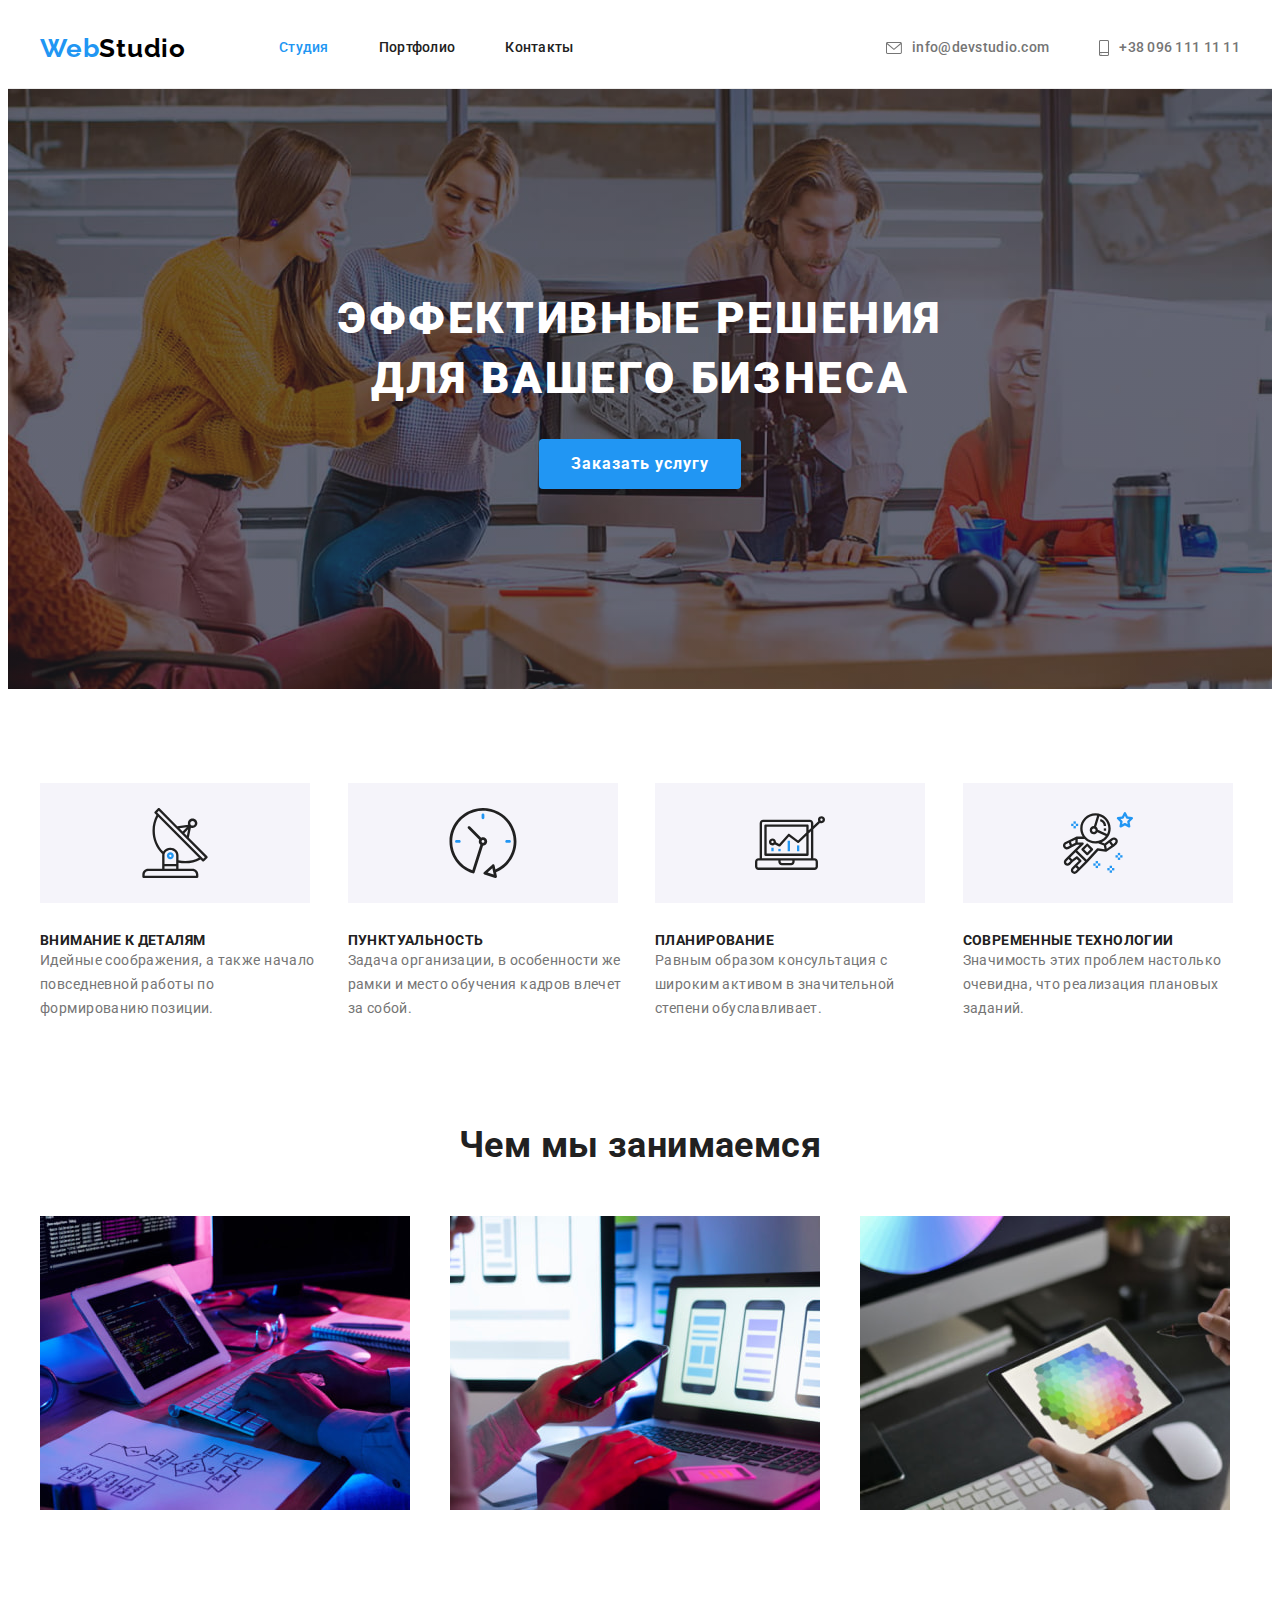
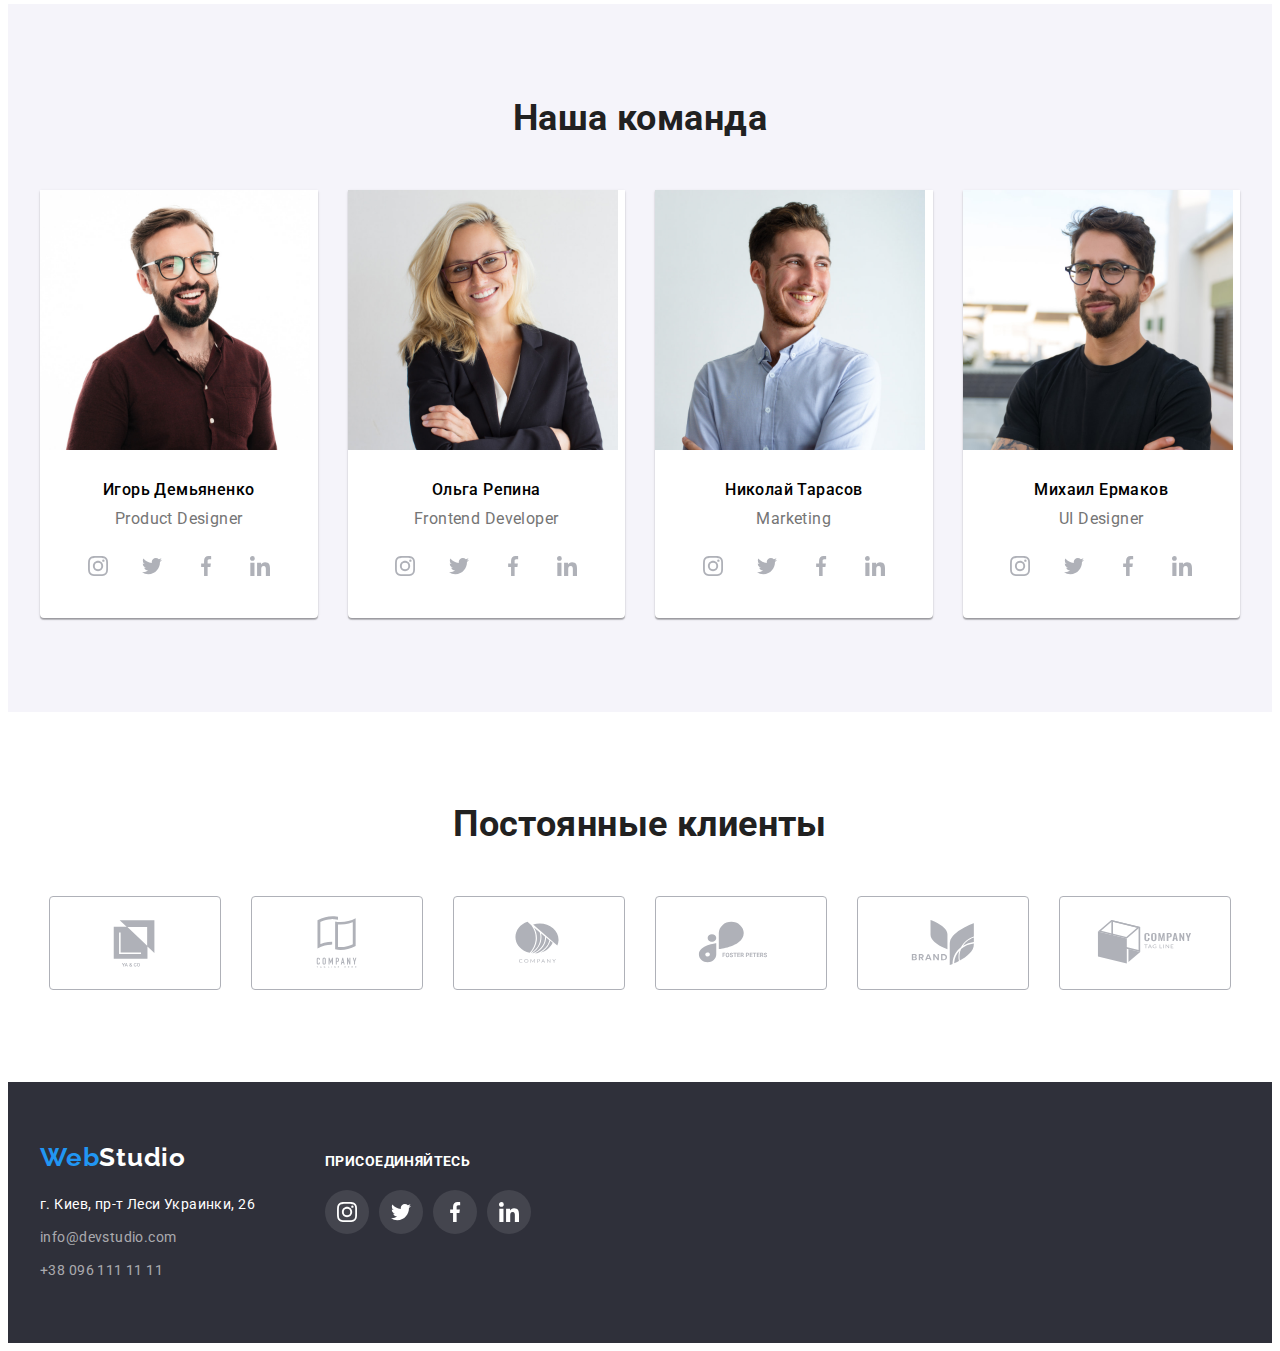
==== index.html @ 4a95376d "Initial commit" ====
<!DOCTYPE html>
<html lang="en">
  <head>
    <meta charset="UTF-8" />
    <meta http-equiv="X-UA-Compatible" content="IE=edge" />
    <meta name="viewport" content="width=device-width, initial-scale=1.0" />
    <title>Web Studio</title>
    <!-- Project fonts -->
    <link rel="preconnect" href="https://fonts.googleapis.com" />
    <link rel="preconnect" href="https://fonts.gstatic.com" crossorigin />
    <link
      href="https://fonts.googleapis.com/css2?family=Raleway:wght@700&family=Roboto:wght@400;500;700;900&display=swap"
      rel="stylesheet"
    />
    <!-- Normalize -->
    <link
      rel="stylesheet"
      href="https://cdnjs.cloudflare.com/ajax/libs/modern-normalize/1.1.0/modern-normalize.min.css"
      integrity="sha512-wpPYUAdjBVSE4KJnH1VR1HeZfpl1ub8YT/NKx4PuQ5NmX2tKuGu6U/JRp5y+Y8XG2tV+wKQpNHVUX03MfMFn9Q=="
      crossorigin="anonymous"
      referrerpolicy="no-referrer"
    />
    <!-- Custom styles -->
    <link rel="stylesheet" href="./css/styles.css" />
  </head>
  <body>
    <!-- Шапка  сайту-->
    <header class="header">
      <div class="container header-container">
        <a href="./index.html" class="logo">Web<span class="logo-black">Studio</span> </a>
        <nav class="navigator">
          <ul class="list navigator-list">
            <li class="navigator-item">
              <a class="navigator-link current" href="./index.html">Студия</a>
            </li>
            <li class="navigator-item">
              <a class="navigator-link" href="./portfolio.html">Портфолио</a>
            </li>
            <li class="navigator-item"><a class="navigator-link" href="#contacts">Контакты</a></li>
          </ul>
        </nav>
        <ul class="list contacts-list">
          <li class="contacts-item">
            <a class="contacts" href="mailto:info@devstudio.com">
              <svg class="contacts-icon" width="16px" height="12px">
                <use href="./images/sprite.svg#icon-envelope "></use>
              </svg>
              info@devstudio.com</a
            >
          </li>
          <li class="contacts-item">
            <a class="contacts" href="tel:380961111111">
              <svg class="contacts-icon" width="10px" height="16px">
                <use href="./images/sprite.svg#icon-smartphone "></use>
              </svg>
              +38 096 111 11 11</a
            >
          </li>
        </ul>
      </div>
    </header>
    <main class="main">
      <!-- Секція "герой" -->
      <section class="hero">
        <div class="container">
          <h1 class="hero-title">Эффективные решения для вашего бизнеса</h1>
          <button class="hero-btn" type="button" name="order">Заказать услугу</button>
        </div>
      </section>
      <!-- Секція "переваги" (назва секції прихована)-->
      <section class="advantage">
        <div class="container">
          <h2 class="section-title invisible">Преимущества</h2>
          <ul class="list adv grid">
            <li class="item grid-item">
              <div class="picture-box">
                <svg class="adv-icon" width="70" height="70">
                  <use href="./images/sprite.svg#icon-antenna"></use>
                </svg>
              </div>
              <h3 class="title">Внимание к деталям</h3>
              <p class="text">
                Идейные соображения, а также начало повседневной работы по формированию позиции.
              </p>
            </li>
            <li class="item grid-item">
              <div class="picture-box">
                <svg class="adv-icon" width="70" height="70">
                  <use href="./images/sprite.svg#icon-clock"></use>
                </svg>
              </div>
              <h3 class="title">Пунктуальность</h3>
              <p class="text">
                Задача организации, в особенности же рамки и место обучения кадров влечет за собой.
              </p>
            </li>
            <li class="item grid-item">
              <div class="picture-box">
                <svg class="adv-icon" width="70" height="70">
                  <use href="./images/sprite.svg#icon-diagram"></use>
                </svg>
              </div>
              <h3 class="title">Планирование</h3>
              <p class="text">
                Равным образом консультация с широким активом в значительной степени обуславливает.
              </p>
            </li>
            <li class="item grid-item">
              <div class="picture-box">
                <svg class="adv-icon" width="70" height="70">
                  <use href="./images/sprite.svg#icon-astronaut"></use>
                </svg>
              </div>
              <h3 class="title">Современные технологии</h3>
              <p class="text">
                Значимость этих проблем настолько очевидна, что реализация плановых заданий.
              </p>
            </li>
          </ul>
        </div>
      </section>
      <!-- Секція "Чим ми займаємось" -->
      <section class="works">
        <div class="container">
          <h2 class="section-title">Чем мы занимаемся</h2>
          <ul class="list work grid">
            <li class="grid-item">
              <img src="./images/work/img1.jpg" alt="Web development" width="370" />
            </li>
            <li class="grid-item">
              <img src="./images/work/img2.jpg" alt="Mobile applications" width="370" />
            </li>
            <li class="grid-item"><img src="./images/work/img3.jpg" alt="Design" width="370" /></li>
          </ul>
        </div>
      </section>
      <!-- Секція "команда" -->
      <section class="comand">
        <div class="container">
          <h2 class="section-title">Наша команда</h2>
          <ul class="list ccards grid">
            <li class="ccard grid-item">
              <img src="./images/comand/img1.jpg" alt="photo by Igor Demyanenko" width="270" />
              <div class="person">
                <h3 class="name">Игорь Демьяненко</h3>
                <p class="prof" lang="en">Product Designer</p>
                <ul class="social list">
                  <li class="social-item">
                    <a
                      class="social-link"
                      href=""
                      target="_blank"
                      rel="noopener noreferrer"
                      aria-label="Instagram"
                    >
                      <svg class="social-icon" width="20" height="20">
                        <use href="./images/sprite.svg#icon-instagram"></use>
                      </svg>
                    </a>
                  </li>
                  <li class="social-item">
                    <a
                      class="social-link"
                      href=""
                      target="_blank"
                      rel="noopener noreferrer"
                      aria-label="twitter"
                    >
                      <svg class="social-icon" width="20" height="20">
                        <use href="./images/sprite.svg#icon-twitter"></use>
                      </svg>
                    </a>
                  </li>
                  <li class="social-item">
                    <a
                      class="social-link"
                      href=""
                      target="_blank"
                      rel="noopener noreferrer"
                      aria-label="facebook"
                    >
                      <svg class="social-icon" width="20" height="20">
                        <use href="./images/sprite.svg#icon-facebook"></use>
                      </svg>
                    </a>
                  </li>
                  <li class="social-item">
                    <a
                      class="social-link"
                      href=""
                      target="_blank"
                      rel="noopener noreferrer"
                      aria-label="linkedin"
                    >
                      <svg class="social-icon" width="20" height="20">
                        <use href="./images/sprite.svg#icon-linkedin"></use>
                      </svg>
                    </a>
                  </li>
                </ul>
              </div>
            </li>
            <li class="ccard grid-item">
              <img src="./images/comand/img2.jpg" alt="photo by Olga Repina" width="270" />
              <div class="person">
                <h3 class="name">Ольга Репина</h3>
                <p class="prof" lang="en">Frontend Developer</p>
                <ul class="social list">
                  <li class="social-item">
                    <a
                      class="social-link"
                      href=""
                      target="_blank"
                      rel="noopener noreferrer"
                      aria-label="Instagram"
                    >
                      <svg class="social-icon" width="20" height="20">
                        <use href="./images/sprite.svg#icon-instagram"></use>
                      </svg>
                    </a>
                  </li>
                  <li class="social-item">
                    <a
                      class="social-link"
                      href=""
                      target="_blank"
                      rel="noopener noreferrer"
                      aria-label="twitter"
                    >
                      <svg class="social-icon" width="20" height="20">
                        <use href="./images/sprite.svg#icon-twitter"></use>
                      </svg>
                    </a>
                  </li>
                  <li class="social-item">
                    <a
                      class="social-link"
                      href=""
                      target="_blank"
                      rel="noopener noreferrer"
                      aria-label="facebook"
                    >
                      <svg class="social-icon" width="20" height="20">
                        <use href="./images/sprite.svg#icon-facebook"></use>
                      </svg>
                    </a>
                  </li>
                  <li class="social-item">
                    <a
                      class="social-link"
                      href=""
                      target="_blank"
                      rel="noopener noreferrer"
                      aria-label="linkedin"
                    >
                      <svg class="social-icon" width="20" height="20">
                        <use href="./images/sprite.svg#icon-linkedin"></use>
                      </svg>
                    </a>
                  </li>
                </ul>
              </div>
            </li>
            <li class="ccard grid-item">
              <img src="./images/comand/img3.jpg" alt="photo by Nikolai Tarasov" width="270" />
              <div class="person">
                <h3 class="name">Николай Тарасов</h3>
                <p class="prof" lang="en">Marketing</p>
                <ul class="social list">
                  <li class="social-item">
                    <a
                      class="social-link"
                      href=""
                      target="_blank"
                      rel="noopener noreferrer"
                      aria-label="Instagram"
                    >
                      <svg class="social-icon" width="20" height="20">
                        <use href="./images/sprite.svg#icon-instagram"></use>
                      </svg>
                    </a>
                  </li>
                  <li class="social-item">
                    <a
                      class="social-link"
                      href=""
                      target="_blank"
                      rel="noopener noreferrer"
                      aria-label="twitter"
                    >
                      <svg class="social-icon" width="20" height="20">
                        <use href="./images/sprite.svg#icon-twitter"></use>
                      </svg>
                    </a>
                  </li>
                  <li class="social-item">
                    <a
                      class="social-link"
                      href=""
                      target="_blank"
                      rel="noopener noreferrer"
                      aria-label="facebook"
                    >
                      <svg class="social-icon" width="20" height="20">
                        <use href="./images/sprite.svg#icon-facebook"></use>
                      </svg>
                    </a>
                  </li>
                  <li class="social-item">
                    <a
                      class="social-link"
                      href=""
                      target="_blank"
                      rel="noopener noreferrer"
                      aria-label="linkedin"
                    >
                      <svg class="social-icon" width="20" height="20">
                        <use href="./images/sprite.svg#icon-linkedin"></use>
                      </svg>
                    </a>
                  </li>
                </ul>
              </div>
            </li>
            <li class="ccard grid-item">
              <img src="./images/comand/img4.jpg" alt="photo by Mikhail Ermakov" width="270" />
              <div class="person">
                <h3 class="name">Михаил Ермаков</h3>
                <p class="prof" lang="en">UI Designer</p>
                <ul class="social list">
                  <li class="social-item">
                    <a
                      class="social-link"
                      href=""
                      target="_blank"
                      rel="noopener noreferrer"
                      aria-label="Instagram"
                    >
                      <svg class="social-icon" width="20" height="20">
                        <use href="./images/sprite.svg#icon-instagram"></use>
                      </svg>
                    </a>
                  </li>
                  <li class="social-item">
                    <a
                      class="social-link"
                      href=""
                      target="_blank"
                      rel="noopener noreferrer"
                      aria-label="twitter"
                    >
                      <svg class="social-icon" width="20" height="20">
                        <use href="./images/sprite.svg#icon-twitter"></use>
                      </svg>
                    </a>
                  </li>
                  <li class="social-item">
                    <a
                      class="social-link"
                      href=""
                      target="_blank"
                      rel="noopener noreferrer"
                      aria-label="facebook"
                    >
                      <svg class="social-icon" width="20" height="20">
                        <use href="./images/sprite.svg#icon-facebook"></use>
                      </svg>
                    </a>
                  </li>
                  <li class="social-item">
                    <a
                      class="social-link"
                      href=""
                      target="_blank"
                      rel="noopener noreferrer"
                      aria-label="linkedin"
                    >
                      <svg class="social-icon" width="20" height="20">
                        <use href="./images/sprite.svg#icon-linkedin"></use>
                      </svg>
                    </a>
                  </li>
                </ul>
              </div>
            </li>
          </ul>
        </div>
      </section>
      <!-- Секція "Постійні клієнти" -->
      <section class="clients">
        <div class="container">
          <h2 class="section-title">Постоянные клиенты</h2>
          <ul class="list">
            <li class="item">
              <a class="link" href="">
                <svg class="clients-icon" width="106" height="60">
                  <use href="./images/sprite.svg#icon-logo1"></use>
                </svg>
              </a>
            </li>
            <li class="item">
              <a class="link" href="">
                <svg class="clients-icon" width="106" height="60">
                  <use href="./images/sprite.svg#icon-logo2"></use>
                </svg>
              </a>
            </li>
            <li class="item">
              <a class="link" href="">
                <svg class="clients-icon" width="106" height="60">
                  <use href="./images/sprite.svg#icon-logo3"></use>
                </svg>
              </a>
            </li>
            <li class="item">
              <a class="link" href="">
                <svg class="clients-icon" width="106" height="60">
                  <use href="./images/sprite.svg#icon-logo4"></use>
                </svg>
              </a>
            </li>
            <li class="item">
              <a class="link" href="">
                <svg class="clients-icon" width="106" height="60">
                  <use href="./images/sprite.svg#icon-logo5"></use>
                </svg>
              </a>
            </li>
            <li class="item">
              <a class="link" href="">
                <svg class="clients-icon" width="106" height="60">
                  <use href="./images/sprite.svg#icon-logo6"></use>
                </svg>
              </a>
            </li>
          </ul>
        </div>
      </section>
    </main>
    <!-- Підвал сайту -->
    <footer class="footer">
      <div class="container">
        <div class="address-container">
          <a class="logo" href="./index.html">Web<span class="logo-white">Studio</span> </a>
          <address class="address" id="contacts">
            <ul class="list ads">
              <li class="item">
                <a
                  class="map"
                  href="//goo.gl/maps/XvVAJL7zwZZcy64VA"
                  target="_blank"
                  rel="noopener noreferrer"
                  >г. Киев, пр-т Леси Украинки, 26</a
                >
              </li>
              <li class="item">
                <a class="mail" href="mailto:info@devstudio.com">info@devstudio.com</a>
              </li>
              <li class="item">
                <a class="tel" href="tel:380961111111">+38 096 111 11 11</a>
              </li>
            </ul>
          </address>
        </div>
        <div class="call">
          <h3 class="call-title">Присоединяйтесь</h3>
          <ul class="list">
            <li class="item">
              <a
                class="call-link"
                href=""
                target="_blank"
                rel="noopener noreferrer"
                aria-label="Instagram"
              >
                <svg class="call-icon" width="20" height="20">
                  <use href="./images/sprite.svg#icon-instagram"></use>
                </svg>
              </a>
            </li>
            <li class="item">
              <a
                class="call-link"
                href=""
                target="_blank"
                rel="noopener noreferrer"
                aria-label="twitter"
              >
                <svg class="call-icon" width="20" height="20">
                  <use href="./images/sprite.svg#icon-twitter"></use>
                </svg>
              </a>
            </li>
            <li class="item">
              <a
                class="call-link"
                href=""
                target="_blank"
                rel="noopener noreferrer"
                aria-label="facebook"
              >
                <svg class="call-icon" width="20" height="20">
                  <use href="./images/sprite.svg#icon-facebook"></use>
                </svg>
              </a>
            </li>
            <li class="item">
              <a
                class="call-link"
                href=""
                target="_blank"
                rel="noopener noreferrer"
                aria-label="linkedin"
              >
                <svg class="call-icon" width="20" height="20">
                  <use href="./images/sprite.svg#icon-linkedin"></use>
                </svg>
              </a>
            </li>
          </ul>
        </div>
      </div>
    </footer>
  </body>
</html>
---- css/styles.css ----
:root {
    /*    Шрифти    */
    --primary-font: 'Roboto',  sans-serif;
    --secondary-font: 'Raleway', sans-serif;
    /*    Колір тексту    */
    --primary-text-color: #212121;
    --secondary-text-color: #757575;
    --third-text-color: #FFFFFF;
    --accent-color: #2196f3;
    /*    Колір фону    */
    --primary-bg-color: #FFFFFF;
    --secondary-bg-color: #F5F4FA;
    /*    Сітка    */
    --items: 2;
    --indent: 30px;
}

body {
    background-color:var(--primary-bg-color);
    font-family: var(--primary-font);
    font-size: 14px;
    line-height: 1.17;
    letter-spacing: 0.03em;
 }
 h1, h2, h3, h4, h5, h6, p{
     margin: 0;
 }
 img{
     display: block;
    max-width: 100%;
    height: auto;
 }
 html{
     scroll-behavior: smooth;
 }

.container{
    /* outline: 1px solid red; */
    width: 1200px;
    padding-left: 15px;
    padding-right: 15px;
    margin-left: auto;
    margin-right: auto;
}
.list{ 
    list-style: none;
    padding: 0;
    margin: 0;
}
.grid{
    display: flex;
    flex-wrap: wrap;
    gap: var(--indent);
}
.grid-item {
    flex-basis: calc((100% - (var(--items) - 1) * var(--indent)) / var(--items));
} 

/* ============================== */
/*          H e a d e r           */
/* ============================== */

.header {
    background: var(--primary-bg-color);
    border-bottom: 1px solid #ECECEC;
}

.header-container{
    display: flex;
    align-items: center;
}
/* логотип */
.logo {
    color: var(--accent-color);
    font-family: var(--secondary-font);
    font-weight: 700;
    font-size: 26px;
    line-height: 1.19;
    letter-spacing: 0.03em;
    text-decoration: none;
}
.header .logo{
    margin-right: 93px;
}
.logo-black {
    color: black;
}
.logo-white {
    color: white;
}

/* меню навігатора */
.navigator-list{
    display: flex;
    align-items: center;
}
.navigator-item {
    margin-right: 50px;
}
.navigator-item:last-child{
    margin: 0;
}
.navigator-link {
    display: block;
    padding-top: 32px;
    padding-bottom: 32px;

    color: var(--primary-text-color);
    /* font-family: var(--primary-font); */
    font-weight: 500;
    line-height: 1.14;
    letter-spacing: 0.02em;
    text-decoration: none;
}
.navigator-link:hover,
.navigator-link:focus,
.current {
    color: var(--accent-color);
}

/* контакти */
.contacts-list {
    display: flex;
    margin-left: auto;
    align-items: center;
}
.contacts {
    display: flex;
    align-items: center;
    justify-content: space-between;
    padding-top: 32px;
    padding-bottom: 32px;


    font-weight: 500;
    line-height: 1.14;
    letter-spacing: 0.02em;
    list-style: none;
    text-decoration: none;
    color: var(--secondary-text-color);
}
.contacts:hover,
.contacts:focus {
    color: var(--accent-color);
}
.contacts-item:first-child{
    margin-right: 50px;
}
.contacts-icon{
    fill: currentColor;
    margin-right: 10px;

}

/* ============================== */
/*            M a i n             */ 
/* ============================== */

/* Секція "герой" */
.hero { 
    max-width: 1600px;
    margin-left: auto;
    margin-right: auto;
    padding-top: 200px;
    padding-bottom: 200px;
    text-align: center;
    background-color: #2F303A;
    background-image: linear-gradient(to bottom, rgba(47, 48, 58, 0.4), rgba(47, 48, 58, 0.4)), url('../images/bg/hero.jpg');
    background-repeat: no-repeat;
    background-position: center;
    background-size: cover;
    }
.hero-title { 
    margin-right: auto;
    margin-left: auto;
    width: 696px;
    margin-bottom: 30px;

    font-weight: 900;
    font-size: 44px;
    line-height: 1.36;
    text-align: center;
    letter-spacing: 0.06em;
    text-transform: uppercase;
    color: var(--third-text-color);
}
.hero-btn {
    display: inline-block;
    min-width: 200px;
    border-radius: 4px;
    padding: 10px 32px;
    border: none;

    font-family:inherit;
    font-weight: 700;
    font-size: 16px;
    line-height: 1.88;
    letter-spacing: 0.06em;
    cursor: pointer;
    background-color: var(--accent-color);
    color: var(--third-text-color);
    box-shadow: 0px 4px 4px rgba(0, 0, 0, 0.15);
}


/* Назви секцій  */
.section-title {
    font-weight: 700;
    font-size: 36px;
    line-height: 1.16;
    text-align: center;
    color: var(--primary-text-color);
}

/* Секція "Переваги" */
.advantage {
    padding-top: 94px;
    padding-bottom: 94px;
}
.invisible {
    position: absolute;
    white-space: nowrap;
    width: 1px;
    height: 1px;
    overflow: hidden;
    border: 0;
    padding: 0;
    clip: rect(0 0 0 0);
    clip-path: inset(50%);
    margin: -1px;
}
.picture-box{
    display: flex;
    align-items: center;
    justify-content: center;
    background-color: #F5F4FA;
    width: 270px;
    height: 120px;
    margin-bottom: 30px;
}
.adv-icon{
    fill: var(--primary-text-color);
    --color2: var(--accent-color);
}
.adv,
.work,
.ccards {
    display: flex;
    align-items: center;
    justify-content: space-between;
}
.adv .item{
    --items:4;
    width: 270px;
}
.adv .item{
margin-bottom: 10px;
color: var(--primary-text-color);
}
.adv .title, 
.call-title{ 
    font-weight: 700;
    font-size: 14px;
    line-height: 1.14;
    text-transform: uppercase; 
} 

.adv .text {
    line-height: 1.71;
    color:var(--secondary-text-color);
}

/* Секція "Чим ми займаємось" */
.works{
    padding-bottom: 94px;
}
.work .grid-item{
    --items:3;
}
.works .section-title,
.comand .section-title,
.clients .section-title {
    margin-bottom: 50px;
}

/* Секція "Команда" */
.comand {
    padding-top: 94px;
    padding-bottom: 94px;
    background: var(--secondary-bg-color);
}
.ccard{
    --items:4;
    background: var(--primary-bg-color);
    box-shadow: 0px 1px 3px rgba(0, 0, 0, 0.12),
    0px 1px 1px rgba(0, 0, 0, 0.14),
    0px 2px 1px rgba(0, 0, 0, 0.2);
    border-radius: 0px 0px 4px 4px;
}
.person{
    padding-top: 30px;
    padding-bottom: 30px;
}
.name {
    margin-bottom: 10px;
    font-weight: 500;
    font-size: 16px;
    line-height: 1.19;
    text-align: center;
}
.prof {
    margin-bottom: 16px;
    font-size: 16px;
    line-height: 1.19;
    text-align: center;    
    color: var(--secondary-text-color);
}
/* Секція "Команда" - Соц.мережі */
.social {
    display: flex;
    align-items: center;
    justify-content: center;
}

.social-link {
    display: flex;
    align-items: center;
    justify-content: center;
    width: 44px;
    height: 44px;
    border-radius: 50%;
    background-color: var(--primary-bg-color);
}

.social-link:hover,
.social-link:focus {
    background-color: var(--accent-color);
}

.social-link:hover .social-icon,
.social-link:focus .social-icon {
    fill: var(--third-text-color);
}

.social-item {
    margin-right: 10px;
}

.social-item:last-child {
    margin-right: 0;
}

.social-icon {
    fill: #AFB1B8;
}

/* Секція "Постійні клієнти" */
.clients{
    padding-top: 92px;
    padding-bottom: 92px;
}
.clients .list{
    display: flex;
    align-items: center;
    justify-content: center;
}
.clients .item {
    margin-right: 30px;
}

.clients .item:last-child {
    margin-right: 0;
}
.clients .link{
    display: flex;
    align-items: center;
    justify-content: center;
    width: 170px;
    height: 92px;

    border: 1px solid #AFB1B8;
    border-radius: 4px;
}
.clients .link:hover,
.clients .link:focus{
    border-color: var(--accent-color);
}
.clients .link:hover .clients-icon,
.clients .link:focus .clients-icon{
    fill: var(--accent-color);
}

.clients-icon{
    fill: #AFB1B8;
}
/* ============================== */
/*         F o o t e r            */
/* ============================== */

.footer {
    display: flex;
    align-items:center;
    justify-content: center;
    flex-wrap: wrap;
    
    padding-top: 60px;
    padding-bottom: 60px;

    background: #2F303A;
}
.footer .container {
    display: flex;
    align-items: baseline;
}
.address-container{
    margin-right: 70px;
}
.footer .logo{
    display: inline-block;
    margin-bottom: 20px;
}
.address {
    line-height: 1.71;
    font-style: normal;
}
.ads .item{
    display: block;
    margin-bottom: 9px;
}
.ads .item:last-child{
    margin-bottom: 0;
}
.map {
    text-decoration: none;
    color:var(--third-text-color);
}
.mail, .tel{
    text-decoration: none;
    color: rgba(255, 255, 255, 0.6);
}

/*  Присоединяйтесь */

.call .list{
    display: flex;
    align-items: center;
    justify-content: center;
}
.call-title{
    margin-bottom: 20px;
    color: var(--third-text-color);
}
.call-link {
    display: flex;
    align-items: center;
    justify-content: center;
    width: 44px;
    height: 44px;
    border-radius: 50%;
    background-color: rgb(255, 255, 255, 0.1);
}
.call-link:hover,
.call-link:focus {
    background-color: var(--accent-color);
}
.call-link:hover .call-icon,
.call-link:focus .call-icon {
    fill: var(--third-text-color);
}
.call .item {
    margin-right: 10px; 
}
.call .item:last-child {
    margin-right: 0;
}
.call-icon {
    fill: var(--third-text-color);
}



/* ============================== */
/*      P o r t f o l i o         */
/* ============================== */

.portfolio {
    padding-top: 94px;
    padding-bottom: 94px;
}

/* Портфолио - кнопки */
.button{
    display: flex;
    align-items: center;
    justify-content: center;
    margin-bottom: 50px;
}
.button .item{
    margin-right: 8px;
}
.button .item:last-child{
    margin-right: 0;
}
.btn {
    padding: 6px 22px;
    border: none;

    font-family: inherit;
    font-weight: 500;
    font-size: 16px;
    line-height: 1.86;
    text-align: center;
    color: var(--primary-text-color);
    background-color: var(--secondary-bg-color);
    border-radius: 4px;
    
}
.btn:hover, 
.btn:focus {
    color: var(--third-text-color);
    background-color: var(--accent-color);
    box-shadow: 0px 3px 1px rgba(0, 0, 0, 0.1),
    0px 1px 2px rgba(0, 0, 0, 0.08),
    0px 2px 2px rgba(0, 0, 0, 0.12);
    border-radius: 4px;
    cursor:pointer;
}
.btn.current {
    color: var(--third-text-color);
    background-color: var(--accent-color);
}

/* Портфоліо - картки */
.cards{
    --items: 3;    
}
.cards .item{
    background: var(--primary-bg-color);    
}
/* .cards .item:nth-child(-n+6){
    margin-bottom: 30px;
} */
.text-bloc{
    padding: 20px 24px;
    border: 1px solid  #EEEEEE;
    border-top: 0; 
}
.card {
    text-decoration: none;
}
.portfolio .card:hover{
    display: block;
    box-shadow: 0px 4px 4px 0px rgba(0, 0, 0, 0.25);
}
.card-title{
    margin-bottom: 4px;

    font-weight: 700;
    font-size: 18px;
    line-height: 2;
    letter-spacing: 0.06em;
    color: var(--primary-text-color)
}
.card-type{
    font-size: 16px;
    line-height: 1.88;
    color: var(--secondary-text-color);
}
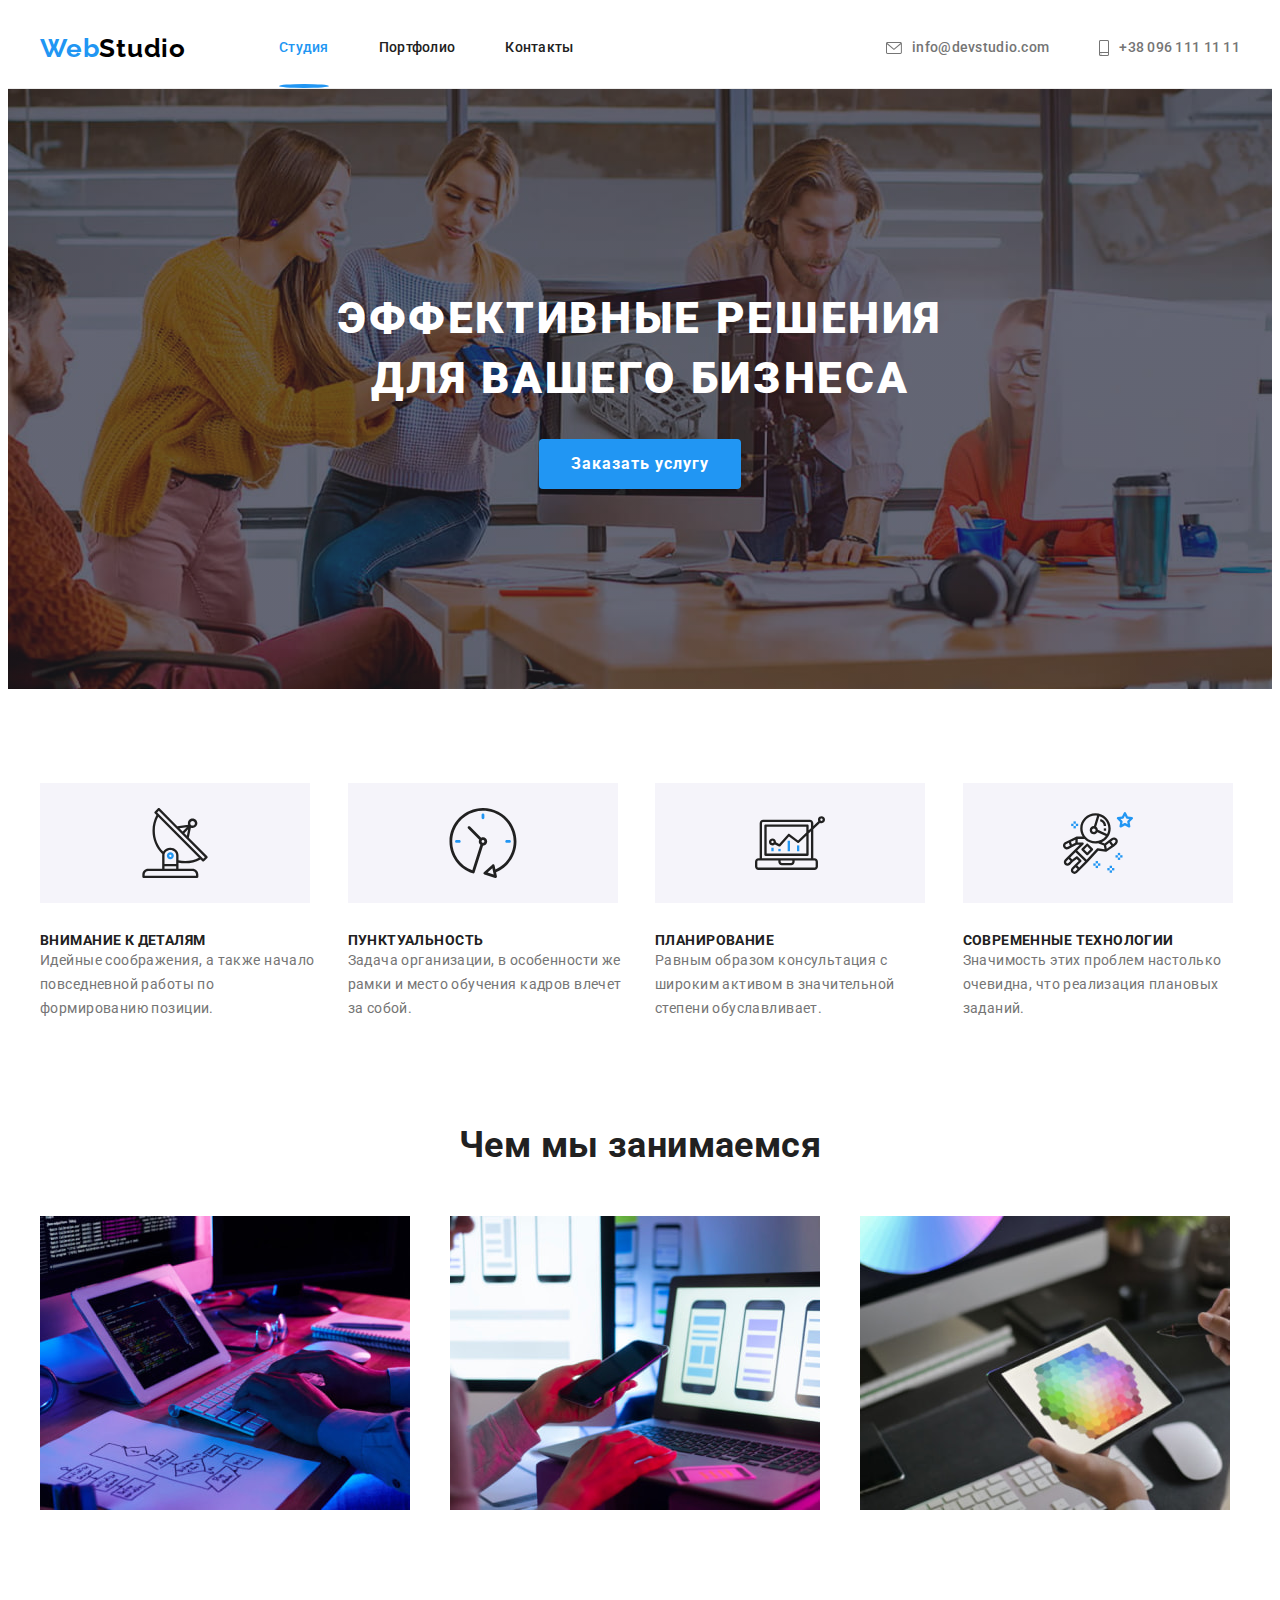
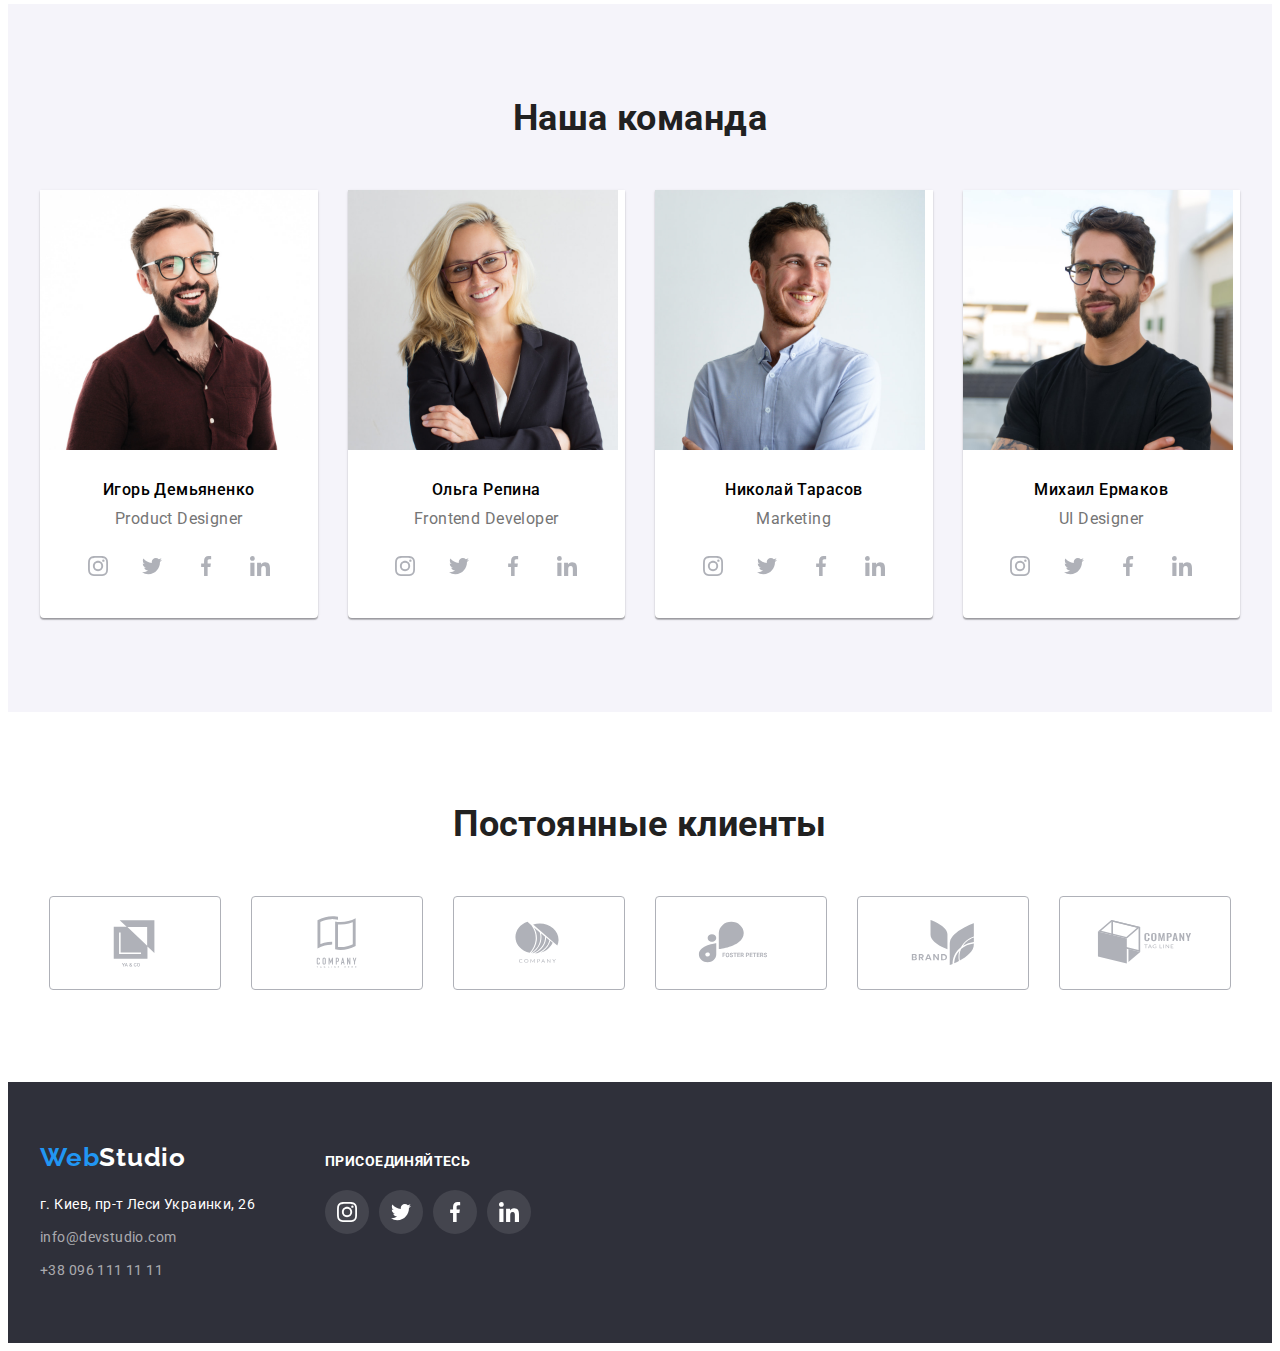
==== commit 26bcfc94: "add decoration line" ====
--- a/index.html
+++ b/index.html
@@ -29,14 +29,14 @@
       <div class="container header-container">
         <a href="./index.html" class="logo">Web<span class="logo-black">Studio</span> </a>
         <nav class="navigator">
-          <ul class="list navigator-list">
-            <li class="navigator-item">
-              <a class="navigator-link current" href="./index.html">Студия</a>
-            </li>
-            <li class="navigator-item">
-              <a class="navigator-link" href="./portfolio.html">Портфолио</a>
-            </li>
-            <li class="navigator-item"><a class="navigator-link" href="#contacts">Контакты</a></li>
+          <ul class="list">
+            <li class="item item-current">
+              <a class="link current" href="./index.html">Студия</a>
+            </li>
+            <li class="item">
+              <a class="link" href="./portfolio.html">Портфолио</a>
+            </li>
+            <li class="item"><a class="link" href="#contacts">Контакты</a></li>
           </ul>
         </nav>
         <ul class="list contacts-list">
--- a/css/styles.css
+++ b/css/styles.css
@@ -90,17 +90,20 @@
 }
 
 /* меню навігатора */
-.navigator-list{
-    display: flex;
-    align-items: center;
-}
-.navigator-item {
+.navigator .list{
+    display: flex;
+    align-items: center;
+}
+.navigator .item {
     margin-right: 50px;
 }
-.navigator-item:last-child{
+.navigator .item:last-child{
     margin: 0;
 }
-.navigator-link {
+.item-current {
+    position: relative;
+}
+.navigator .link {
     display: block;
     padding-top: 32px;
     padding-bottom: 32px;
@@ -112,10 +115,21 @@
     letter-spacing: 0.02em;
     text-decoration: none;
 }
-.navigator-link:hover,
-.navigator-link:focus,
-.current {
+.navigator .link:hover,
+.navigator .link:focus,
+.navigator .current {
     color: var(--accent-color);
+}
+.navigator .current::after {
+    content: "";
+    position: absolute;
+    bottom:0%;
+    left:0%;
+    
+    width: 100%;
+    height: 4px;
+    border-radius: 50%;
+    background-color: var(--accent-color);
 }
 
 /* контакти */
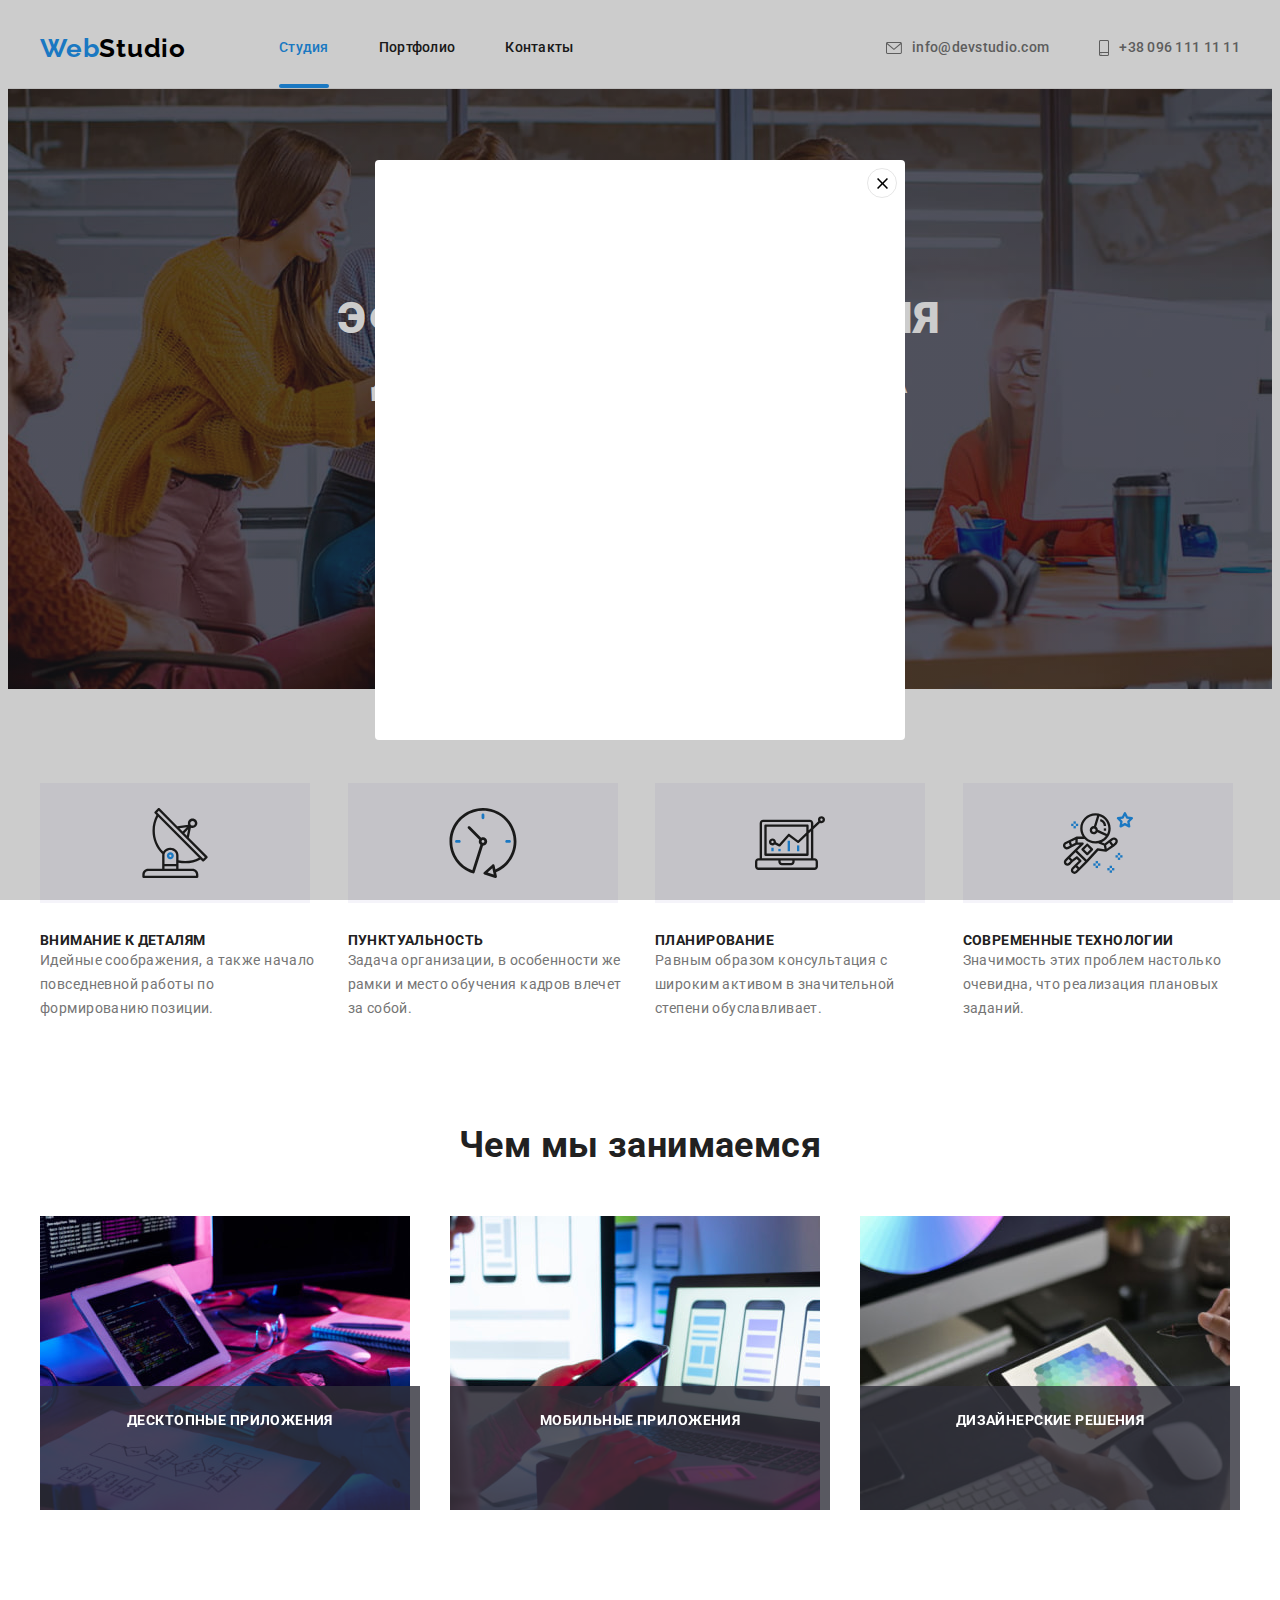
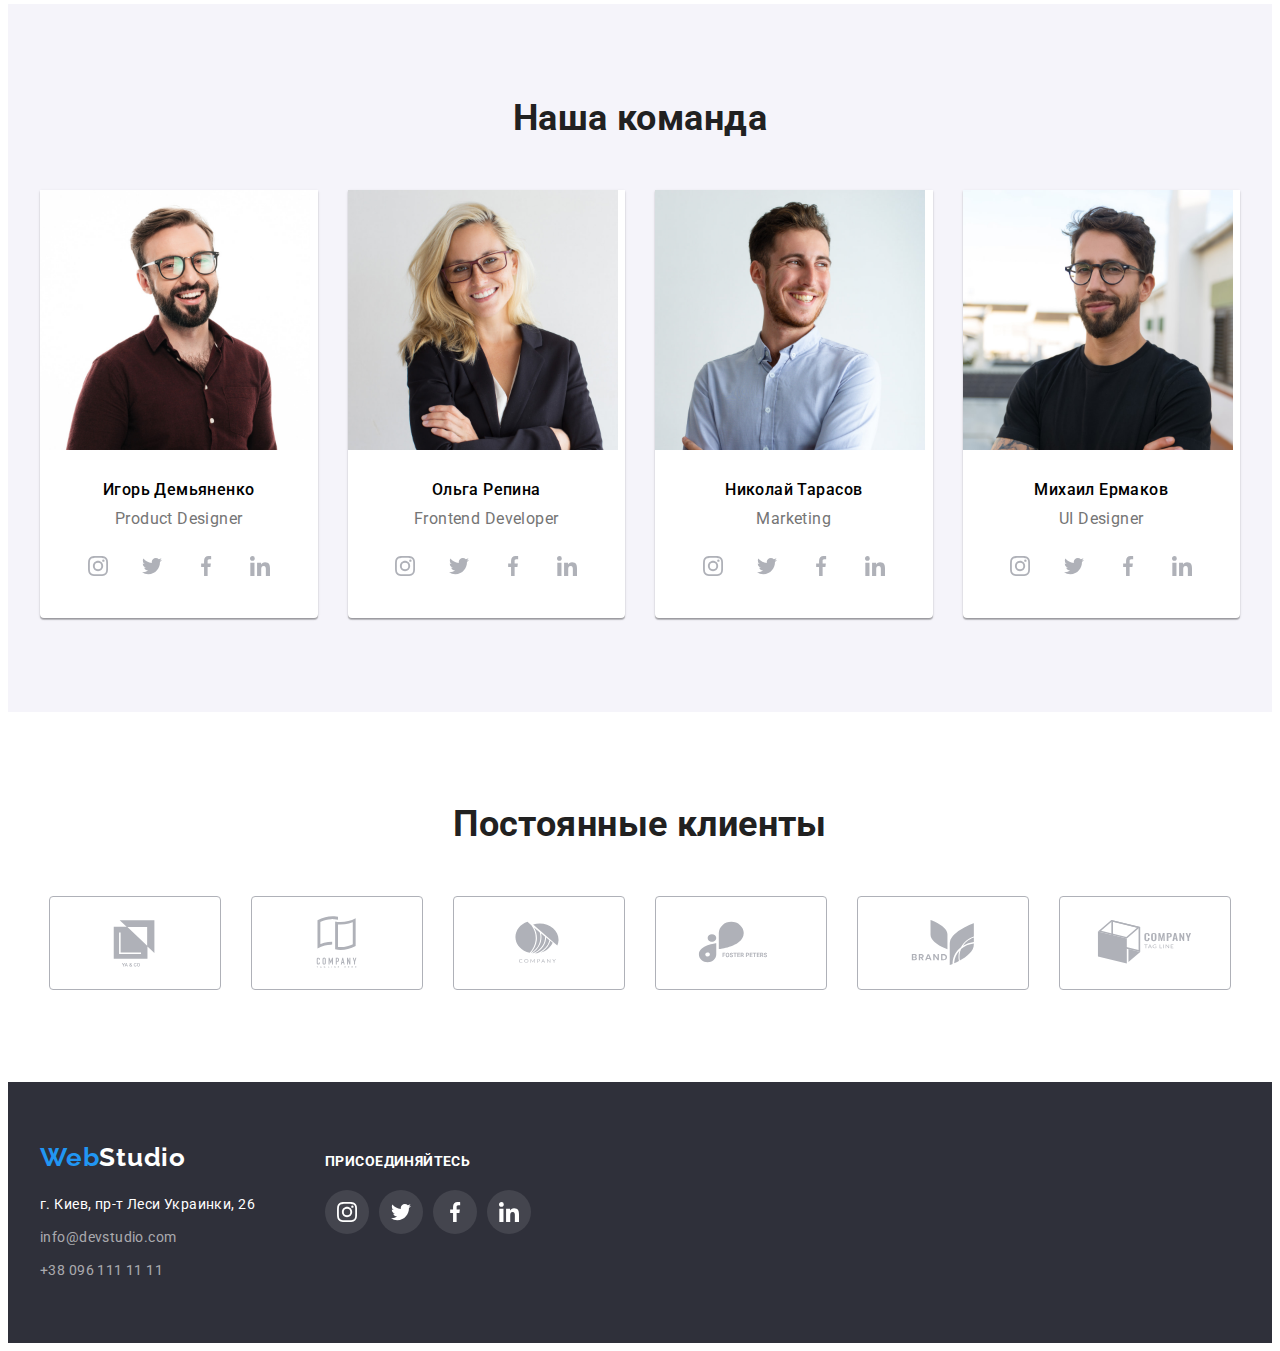
==== commit 18dc79ac: "add animation" ====
--- a/index.html
+++ b/index.html
@@ -30,13 +30,14 @@
         <a href="./index.html" class="logo">Web<span class="logo-black">Studio</span> </a>
         <nav class="navigator">
           <ul class="list">
-            <li class="item item-current">
+            <li class="item">
               <a class="link current" href="./index.html">Студия</a>
             </li>
             <li class="item">
               <a class="link" href="./portfolio.html">Портфолио</a>
             </li>
-            <li class="item"><a class="link" href="#contacts">Контакты</a></li>
+            <li class="item">
+              <a class="link" href="#contacts">Контакты</a></li>
           </ul>
         </nav>
         <ul class="list contacts-list">
@@ -64,7 +65,19 @@
       <section class="hero">
         <div class="container">
           <h1 class="hero-title">Эффективные решения для вашего бизнеса</h1>
-          <button class="hero-btn" type="button" name="order">Заказать услугу</button>
+          <button class="hero-btn" type="button" name="order" data-modal-open>
+            Заказать услугу
+          </button>
+          <div class="backdrop" data-modal>
+            <div class="modal">
+              <button class="modal-btn" data-modal-close>
+                <svg class="modbtn" width="11px" height="11px">
+                  <use href="./images/sprite.svg#icon-vector"></use>
+                </svg>
+              </button>
+            </div>
+            <!-- <div class="modal-form"></div> -->
+          </div>
         </div>
       </section>
       <!-- Секція "переваги" (назва секції прихована)-->
@@ -125,12 +138,17 @@
           <h2 class="section-title">Чем мы занимаемся</h2>
           <ul class="list work grid">
             <li class="grid-item">
-              <img src="./images/work/img1.jpg" alt="Web development" width="370" />
+              <img class="pic" src="./images/work/img1.jpg" alt="Web development" width="370" />
+              <p class="title">десктопные приложения</p>
             </li>
             <li class="grid-item">
               <img src="./images/work/img2.jpg" alt="Mobile applications" width="370" />
-            </li>
-            <li class="grid-item"><img src="./images/work/img3.jpg" alt="Design" width="370" /></li>
+              <p class="title">мобильные приложения</p>
+            </li>
+            <li class="grid-item">
+              <img src="./images/work/img3.jpg" alt="Design" width="370" />
+              <p class="title">дизайнерские решения</p>
+            </li>
           </ul>
         </div>
       </section>
@@ -521,5 +539,6 @@
         </div>
       </div>
     </footer>
+    <script src="./js/modal.js"></script>
   </body>
 </html>
--- a/css/styles.css
+++ b/css/styles.css
@@ -13,6 +13,8 @@
     /*    Сітка    */
     --items: 2;
     --indent: 30px;
+    /*  Час затримки анімації*/
+    --timing-function: cubic-bezier(0.4, 0, 0.2, 1);
 }
 
 body {
@@ -93,6 +95,7 @@
 .navigator .list{
     display: flex;
     align-items: center;
+    justify-content: center;
 }
 .navigator .item {
     margin-right: 50px;
@@ -100,20 +103,19 @@
 .navigator .item:last-child{
     margin: 0;
 }
-.item-current {
+.navigator .link {
     position: relative;
-}
-.navigator .link {
     display: block;
     padding-top: 32px;
     padding-bottom: 32px;
 
     color: var(--primary-text-color);
-    /* font-family: var(--primary-font); */
     font-weight: 500;
     line-height: 1.14;
     letter-spacing: 0.02em;
     text-decoration: none;
+
+    transition: color 250ms var(--timing-function);
 }
 .navigator .link:hover,
 .navigator .link:focus,
@@ -123,14 +125,15 @@
 .navigator .current::after {
     content: "";
     position: absolute;
-    bottom:0%;
-    left:0%;
+    bottom:0;
+    left:0;
     
     width: 100%;
     height: 4px;
-    border-radius: 50%;
+    border-radius: 2px;
     background-color: var(--accent-color);
 }
+
 
 /* контакти */
 .contacts-list {
@@ -144,7 +147,6 @@
     justify-content: space-between;
     padding-top: 32px;
     padding-bottom: 32px;
-
 
     font-weight: 500;
     line-height: 1.14;
@@ -152,6 +154,8 @@
     list-style: none;
     text-decoration: none;
     color: var(--secondary-text-color);
+
+    transition: color 250ms var(--timing-function);
 }
 .contacts:hover,
 .contacts:focus {
@@ -163,8 +167,8 @@
 .contacts-icon{
     fill: currentColor;
     margin-right: 10px;
-
-}
+}
+
 
 /* ============================== */
 /*            M a i n             */ 
@@ -215,7 +219,62 @@
     color: var(--third-text-color);
     box-shadow: 0px 4px 4px rgba(0, 0, 0, 0.15);
 }
-
+/* - - - - - - - - - -  */
+/*    Модальне вікно    */
+/* - - - -- - - - - - - */
+/* .backdrop:fixed {*/
+
+.backdrop {
+    position: fixed;
+    top: 0;
+    left: 0;
+    width: 100%;
+    height: 100%;
+    background-color: rgba(0, 0, 0, 0.2);
+
+    opacity: 1;
+    transition: opasity 250ms var(--timing-function);
+}
+.backdrop.is-hidden{
+    opacity: 0;
+    visibility: hidden;
+    pointer-events: none;
+}
+.backdrop.is-hidden .modal {
+    transform: translate(-50%, -50%) scale(0.9);
+}
+.modal {
+    position: absolute;
+    top: 50%;
+    left: 50%;
+
+    height: 580px;
+    width: 530px;
+    background-color: #fff;
+    border-radius: 4px;
+
+    transform: translate(-50%, -50%) scale(1);
+
+    transition: transform 250ms var(--timing-function);
+}
+.modal-btn{
+    position:absolute;
+    top: 8px;
+    right:8px;
+    display: flex;
+    align-items: center;
+    justify-content: center;
+    width: 30px;
+    height: 30px;
+    padding: 0;
+    border-radius: 50%;
+    cursor: pointer;
+    border: 1px solid rgba(0, 0, 0, 0.1);
+    background-color: transparent;
+}
+/* .modbtn{
+    fill: var(--primary-text-color);
+} */
 
 /* Назви секцій  */
 .section-title {
@@ -271,7 +330,8 @@
 margin-bottom: 10px;
 color: var(--primary-text-color);
 }
-.adv .title, 
+.adv .title,
+.works .title, 
 .call-title{ 
     font-weight: 700;
     font-size: 14px;
@@ -289,12 +349,27 @@
     padding-bottom: 94px;
 }
 .work .grid-item{
+    position: relative;
     --items:3;
 }
 .works .section-title,
 .comand .section-title,
 .clients .section-title {
     margin-bottom: 50px;
+}
+.work .title{
+    position: absolute;
+    bottom:0;
+    left:0;
+
+    content: "";
+    
+    text-align: center;
+    padding: 27px 0;
+    width: 100%;
+    height: 70px;
+    color: var(--third-text-color);
+    background-color: rgba(47, 48, 58, 0.8);
 }
 
 /* Секція "Команда" */
@@ -344,13 +419,18 @@
     height: 44px;
     border-radius: 50%;
     background-color: var(--primary-bg-color);
+
+    transition: color 250ms var(--timing-function);
 }
 
 .social-link:hover,
 .social-link:focus {
     background-color: var(--accent-color);
 }
-
+.social-icon {
+    fill: #AFB1B8;
+    transition: fill 250ms var(--timing-function);
+}
 .social-link:hover .social-icon,
 .social-link:focus .social-icon {
     fill: var(--third-text-color);
@@ -364,9 +444,7 @@
     margin-right: 0;
 }
 
-.social-icon {
-    fill: #AFB1B8;
-}
+
 
 /* Секція "Постійні клієнти" */
 .clients{
@@ -394,19 +472,23 @@
 
     border: 1px solid #AFB1B8;
     border-radius: 4px;
+
+    transition: border-color 250ms var(--timing-function);
 }
 .clients .link:hover,
 .clients .link:focus{
     border-color: var(--accent-color);
 }
+.clients-icon{
+    fill: #AFB1B8;
+    transition: fill 250ms var(--timing-function);
+}
 .clients .link:hover .clients-icon,
 .clients .link:focus .clients-icon{
     fill: var(--accent-color);
 }
 
-.clients-icon{
-    fill: #AFB1B8;
-}
+
 /* ============================== */
 /*         F o o t e r            */
 /* ============================== */
@@ -472,11 +554,17 @@
     height: 44px;
     border-radius: 50%;
     background-color: rgb(255, 255, 255, 0.1);
+
+    transition: background-color 250ms var(--timing-function);
 }
 .call-link:hover,
 .call-link:focus {
     background-color: var(--accent-color);
 }
+.call-icon {
+    fill: var(--third-text-color);
+    transition: fill 250ms var(--timing-function);
+}
 .call-link:hover .call-icon,
 .call-link:focus .call-icon {
     fill: var(--third-text-color);
@@ -486,9 +574,6 @@
 }
 .call .item:last-child {
     margin-right: 0;
-}
-.call-icon {
-    fill: var(--third-text-color);
 }
 
 
@@ -528,6 +613,9 @@
     background-color: var(--secondary-bg-color);
     border-radius: 4px;
     
+    transition: background-color 250ms var(--timing-function),
+        color 250ms var(--timing-function),
+        box-shadow 250ms var(--timing-function);
 }
 .btn:hover, 
 .btn:focus {
@@ -551,16 +639,46 @@
 .cards .item{
     background: var(--primary-bg-color);    
 }
-/* .cards .item:nth-child(-n+6){
-    margin-bottom: 30px;
-} */
 .text-bloc{
     padding: 20px 24px;
     border: 1px solid  #EEEEEE;
     border-top: 0; 
 }
-.card {
+.card-thumb{
+    position: relative;
+    overflow: hidden;
+}
+.card-overlay{
+    position: absolute;
+    top: 0;
+    left: 0;
+    width: 100%;
+    height: 100%;
+    background-color: rgba(33, 150, 243, 0.9);
+    
+    transform: translateY(101%);
+    transition: transform 250ms var(--timing-function);
+}
+.portfolio .card:hover .card-overlay {
+    transform: translateY(0);
+}
+.blue-text{
+    position: absolute;
+    top: 0;
+    left: 0;
+        
+    font-size: 18px;
+    line-height: 1.56;
+    letter-spacing: 0.03em;
+
+    padding: 63px 24px;
+    width: 100%;
+    height: 100%;
+    color: var(--third-text-color);
+}
+.portfolio .card{
     text-decoration: none;
+    transition: box-shadow 250ms var(--timing-function);
 }
 .portfolio .card:hover{
     display: block;
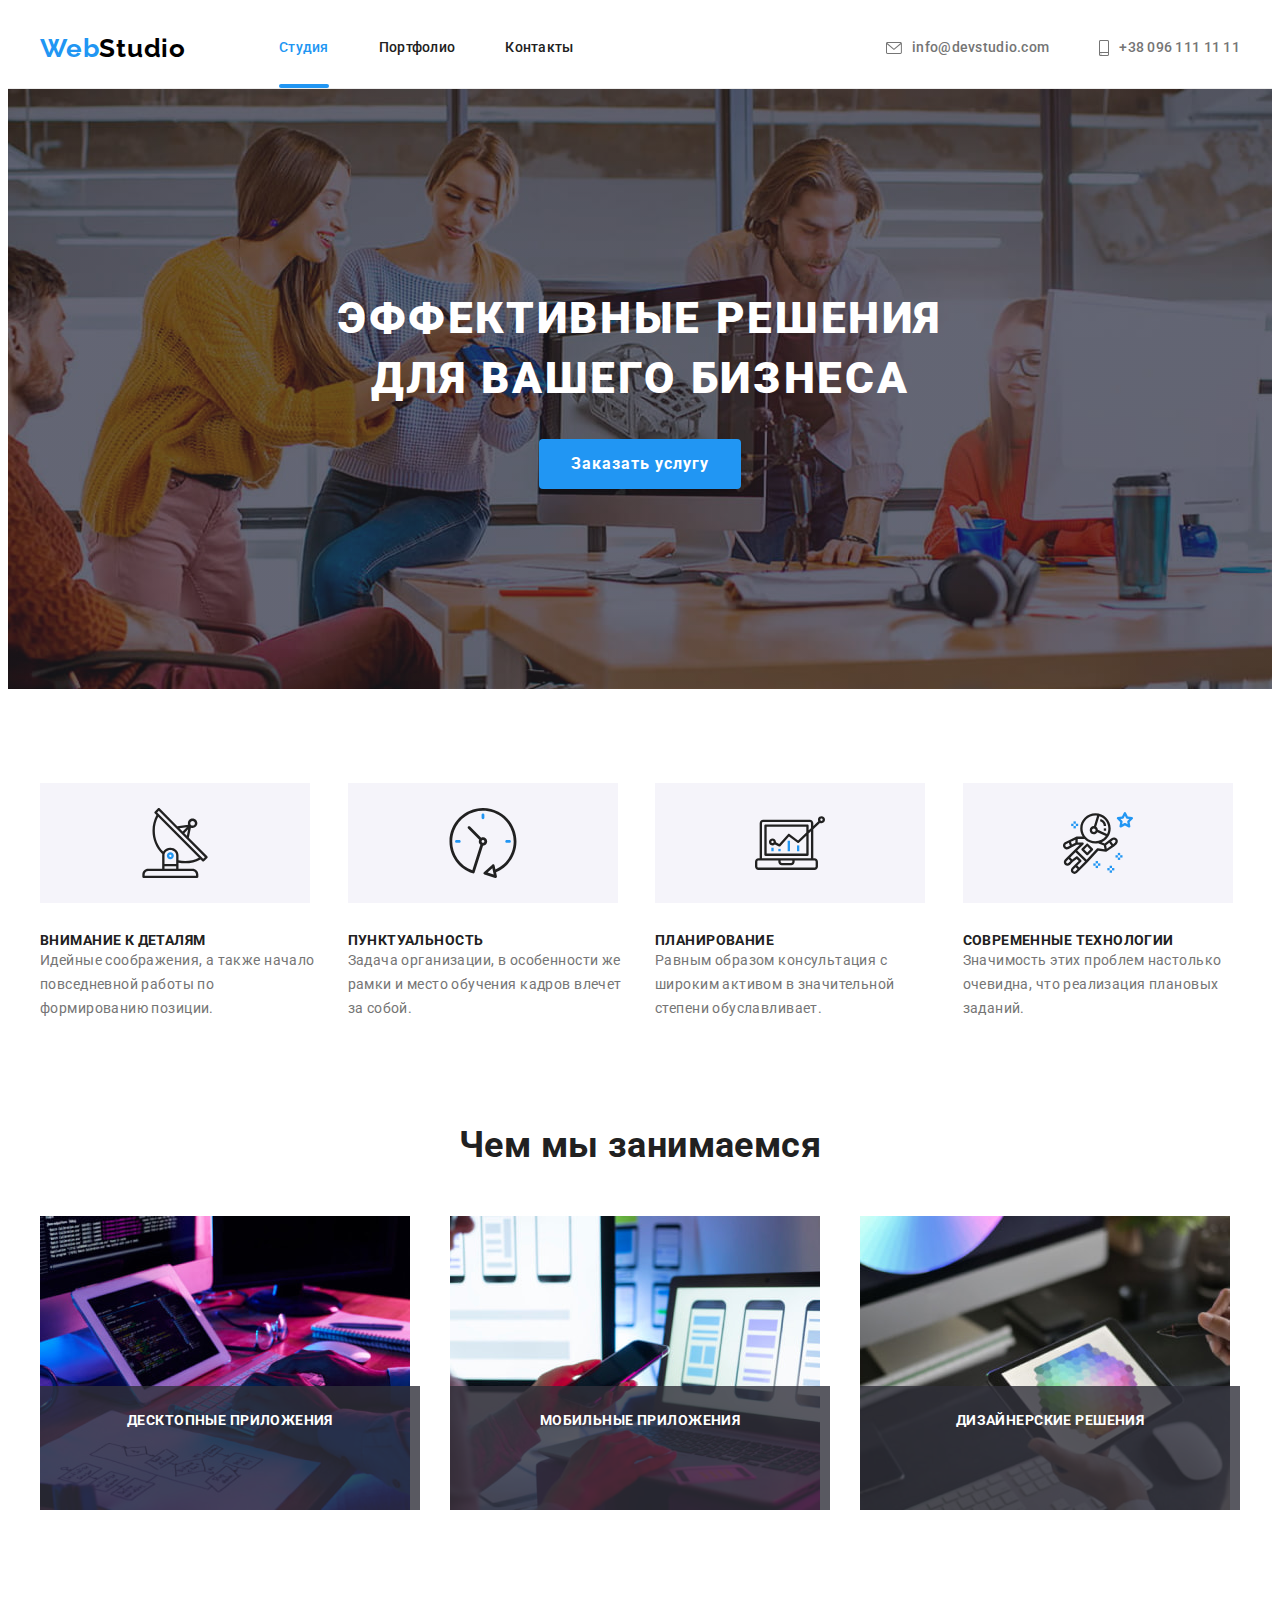
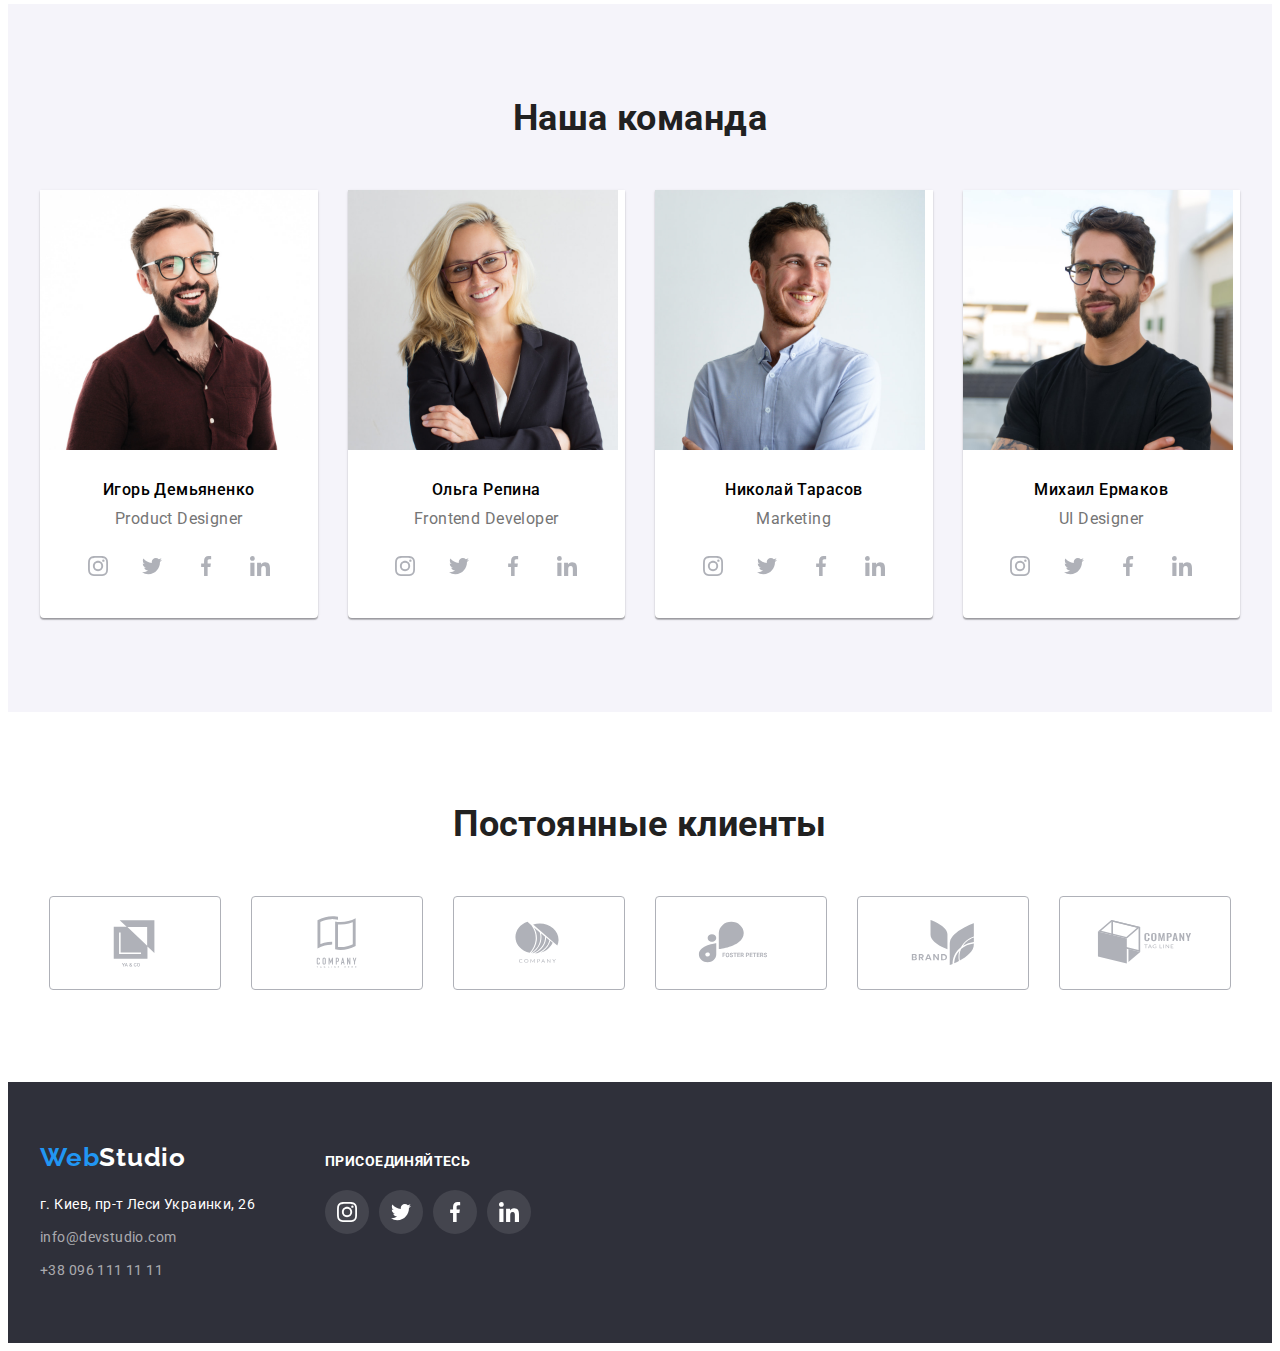
==== commit 180088d0: "correction of details" ====
--- a/index.html
+++ b/index.html
@@ -68,7 +68,7 @@
           <button class="hero-btn" type="button" name="order" data-modal-open>
             Заказать услугу
           </button>
-          <div class="backdrop" data-modal>
+          <div class="backdrop is-hidden" data-modal>
             <div class="modal">
               <button class="modal-btn" data-modal-close>
                 <svg class="modbtn" width="11px" height="11px">
--- a/css/styles.css
+++ b/css/styles.css
@@ -222,7 +222,6 @@
 /* - - - - - - - - - -  */
 /*    Модальне вікно    */
 /* - - - -- - - - - - - */
-/* .backdrop:fixed {*/
 
 .backdrop {
     position: fixed;
@@ -233,7 +232,8 @@
     background-color: rgba(0, 0, 0, 0.2);
 
     opacity: 1;
-    transition: opasity 250ms var(--timing-function);
+    transition: opasity 250ms var(--timing-function),
+    visibility 250ms var(--timing-function);
 }
 .backdrop.is-hidden{
     opacity: 0;
@@ -272,9 +272,6 @@
     border: 1px solid rgba(0, 0, 0, 0.1);
     background-color: transparent;
 }
-/* .modbtn{
-    fill: var(--primary-text-color);
-} */
 
 /* Назви секцій  */
 .section-title {
@@ -659,7 +656,8 @@
     transform: translateY(101%);
     transition: transform 250ms var(--timing-function);
 }
-.portfolio .card:hover .card-overlay {
+.portfolio .card:hover .card-overlay,
+.portfolio .card:focus .card-overlay {
     transform: translateY(0);
 }
 .blue-text{
@@ -680,7 +678,8 @@
     text-decoration: none;
     transition: box-shadow 250ms var(--timing-function);
 }
-.portfolio .card:hover{
+.portfolio .card:hover,
+.portfolio .card:focus{
     display: block;
     box-shadow: 0px 4px 4px 0px rgba(0, 0, 0, 0.25);
 }
